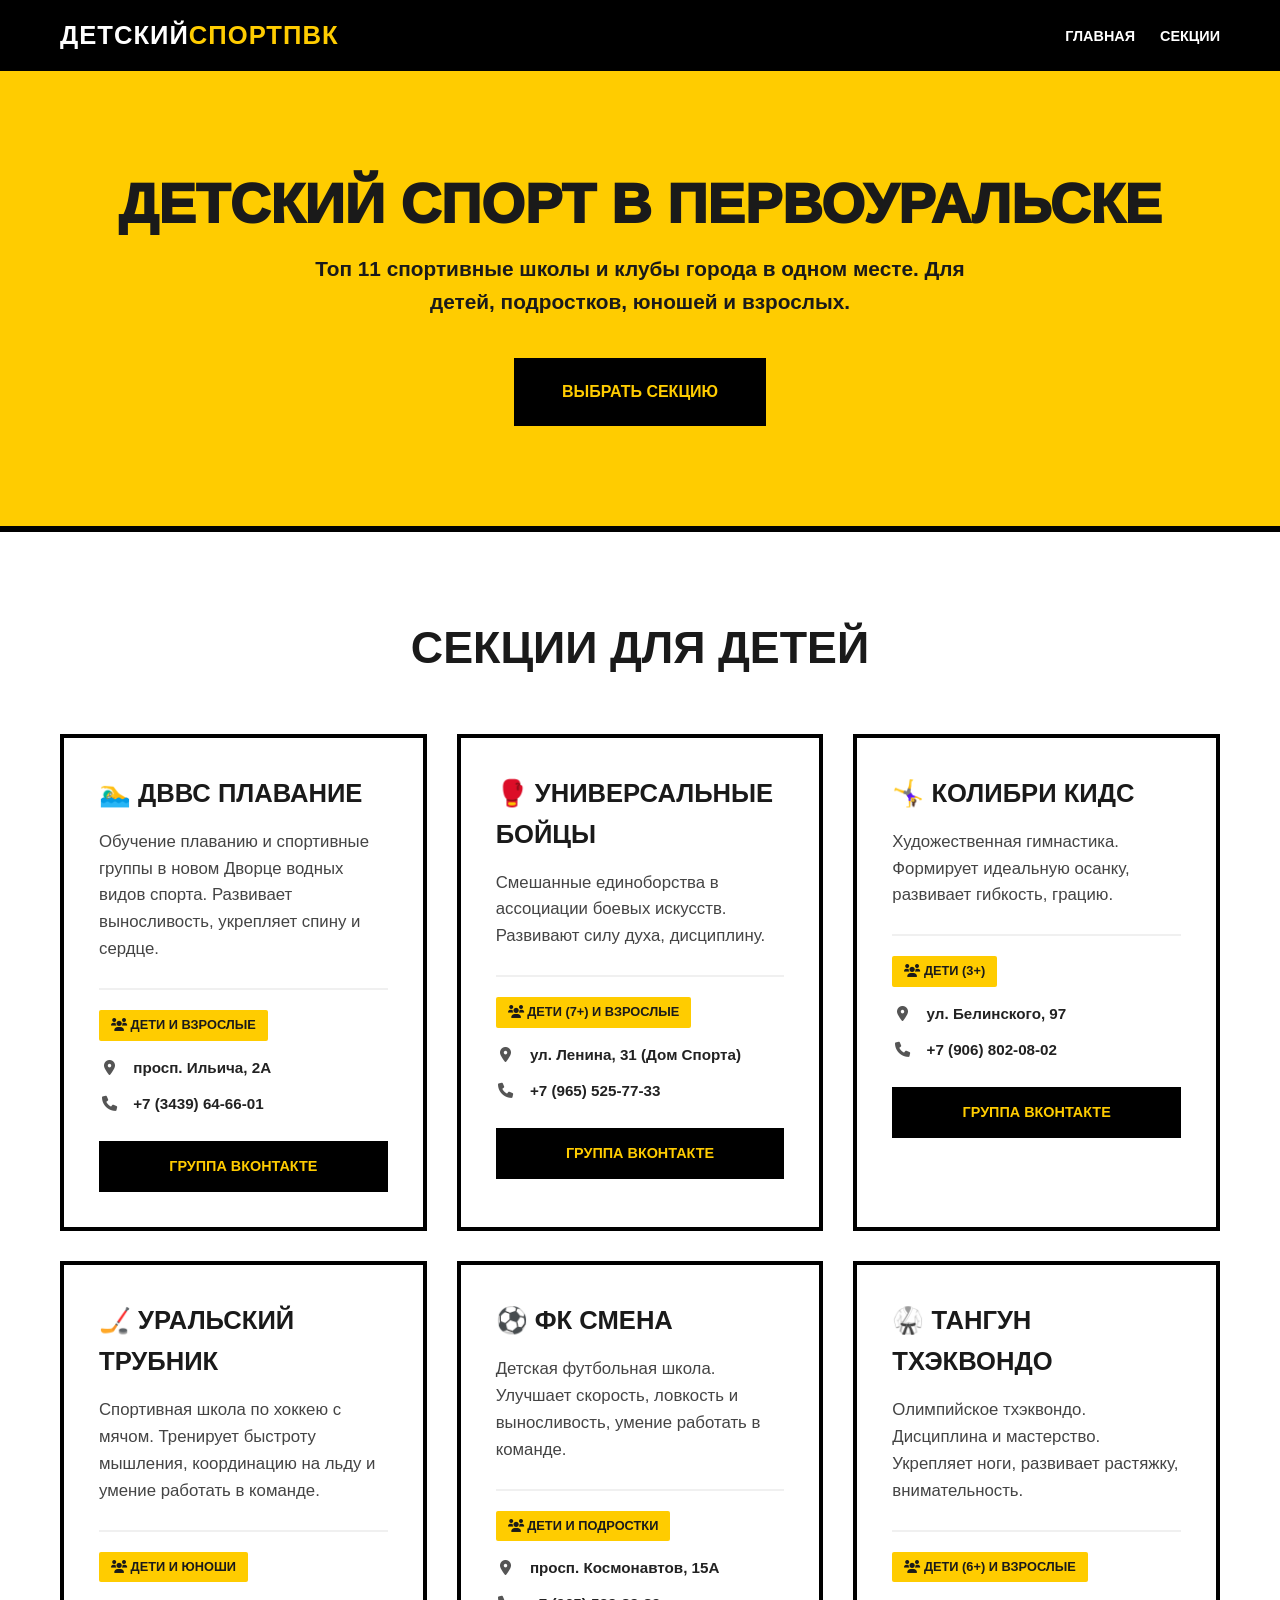
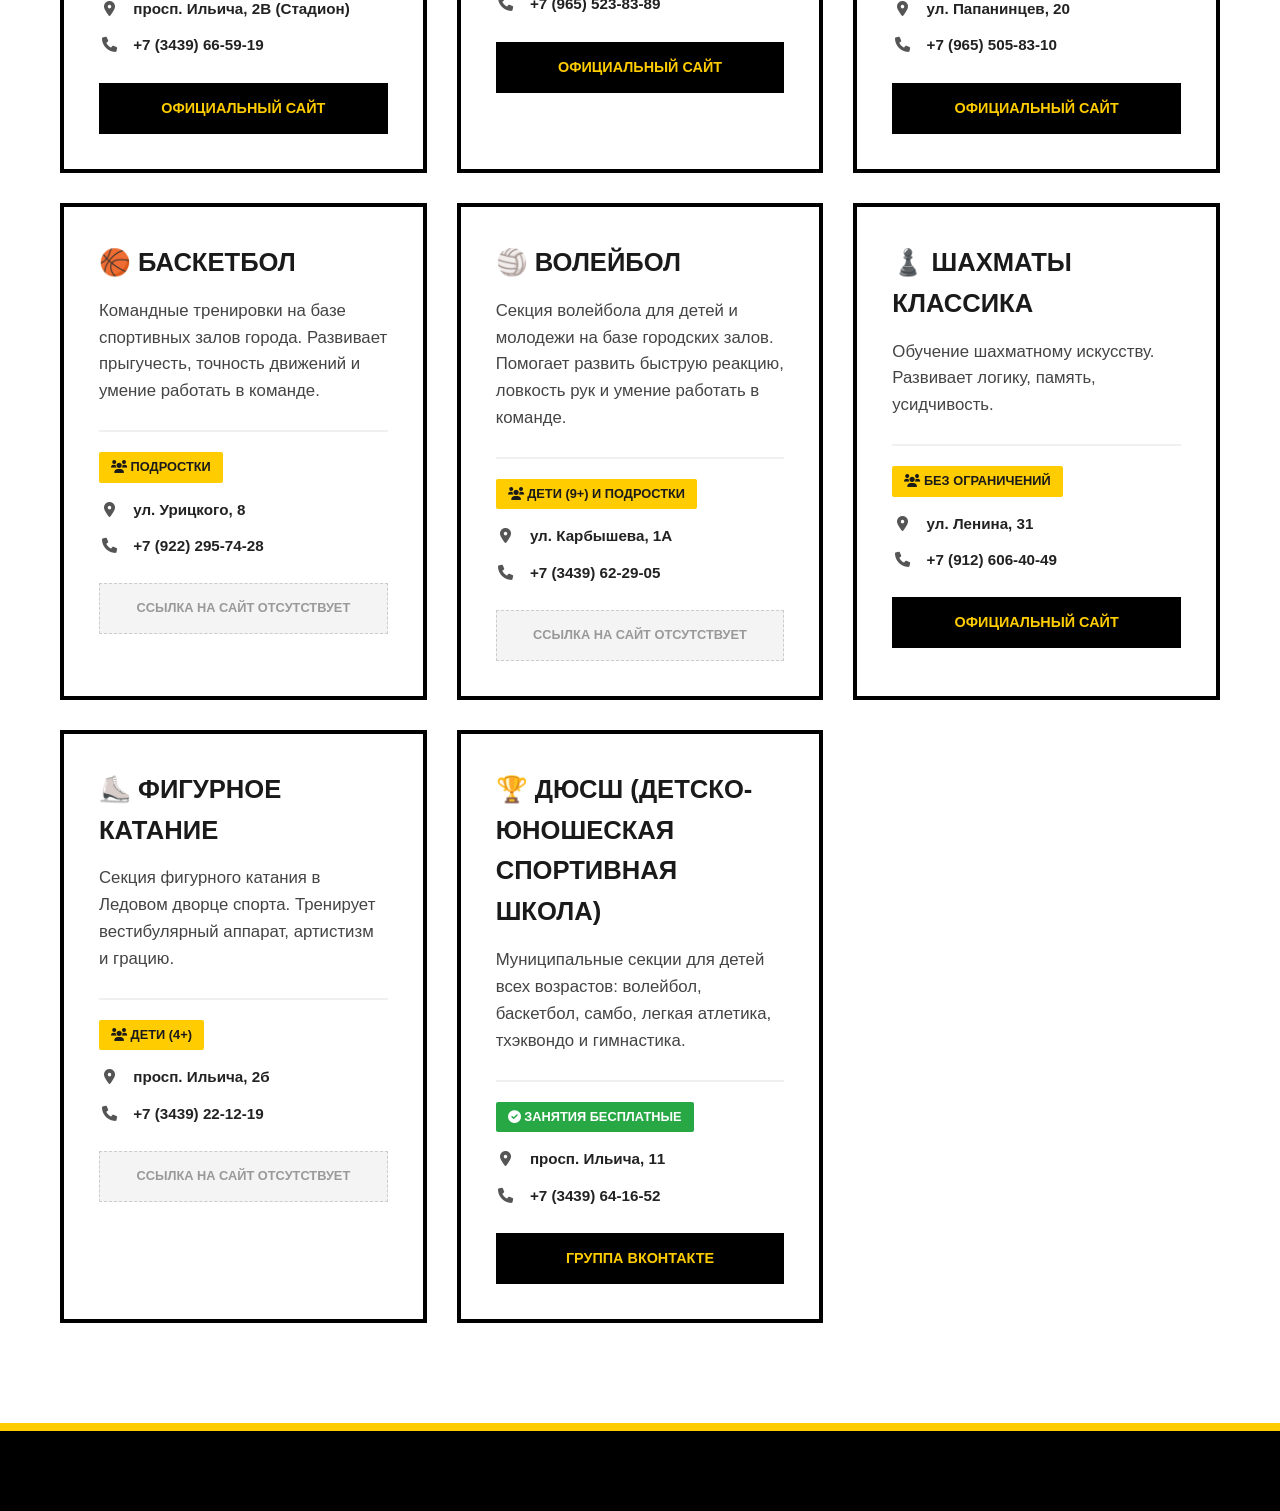
==== index.html @ ee85577e "Rename index.html.html to index.html" ====
<!DOCTYPE html>
<html lang="ru">
<head>
    <meta charset="UTF-8">
    <meta name="viewport" content="width=device-width, initial-scale=1.0">
    <title>Детский спорт ПВК — Секции и клубы</title>
    <link rel="stylesheet" href="https://cdnjs.cloudflare.com/ajax/libs/font-awesome/6.0.0/css/all.min.css">
    <link rel="stylesheet" href="style.css">
</head>
<body>

    <header>
        <nav class="container">
            <div class="logo">Детский<span>СпортПВК</span></div>
            <ul>
                <li><a href="#home">Главная</a></li>
                <li><a href="#sections">Секции</a></li>
            </ul>
        </nav>
    </header>

    <main>
        <section id="home" class="hero">
            <div class="container">
                <h1>Детский спорт в Первоуральске</h1>
                <p>Топ 11 спортивные школы и клубы города в одном месте. Для детей, подростков, юношей и взрослых.</p>
                <a href="#sections" class="btn">Выбрать секцию</a>
            </div>
        </section>

        <section id="sections" class="container">
            <h2 class="section-title">Секции для детей</h2>
            
            <div class="grid-container">

                <div class="section-card">
                    <div class="card-content">
                        <h3>🏊‍♂️ ДВВС плавание</h3>
                        <p>Обучение плаванию и спортивные группы в новом Дворце водных видов спорта. Развивает выносливость, укрепляет спину и сердце.</p>
                        <div class="card-meta">
                            <span class="group"><i class="fas fa-users"></i> Дети и Взрослые</span>
                            <span class="address"><i class="fas fa-map-marker-alt"></i> просп. Ильича, 2А</span>
                            <span class="phone"><i class="fas fa-phone"></i> +7 (3439) 64-66-01</span>
                        </div>
                        <a href="https://vk.com/dvvs66" target="_blank" class="site-link">Группа ВКонтакте</a>
                    </div>
                </div>

                <div class="section-card">
                    <div class="card-content">
                        <h3>🥊 Универсальные бойцы</h3>
                        <p>Смешанные единоборства в ассоциации боевых искусств. Развивают силу духа, дисциплину.</p>
                        <div class="card-meta">
                            <span class="group"><i class="fas fa-users"></i> Дети (7+) и Взрослые</span>
                            <span class="address"><i class="fas fa-map-marker-alt"></i> ул. Ленина, 31 (Дом Спорта)</span>
                            <span class="phone"><i class="fas fa-phone"></i> +7 (965) 525-77-33</span>
                        </div>
                        <a href="https://vk.com/uniboets" target="_blank" class="site-link">Группа ВКонтакте</a>
                    </div>
                </div>

                <div class="section-card">
                    <div class="card-content">
                        <h3>🤸‍♀️ Колибри Кидс</h3>
                        <p>Художественная гимнастика. Формирует идеальную осанку, развивает гибкость, грацию.</p>
                        <div class="card-meta">
                            <span class="group"><i class="fas fa-users"></i> Дети (3+)</span>
                            <span class="address"><i class="fas fa-map-marker-alt"></i> ул. Белинского, 97</span>
                            <span class="phone"><i class="fas fa-phone"></i> +7 (906) 802-08-02</span>
                        </div>
                        <a href="https://vk.com/colibri_kids_gym" target="_blank" class="site-link">Группа ВКонтакте</a>
                    </div>
                </div>

                <div class="section-card">
                    <div class="card-content">
                        <h3>🏒 Уральский Трубник</h3>
                        <p>Спортивная школа по хоккею с мячом. Тренирует быстроту мышления, координацию на льду и умение работать в команде.</p>
                        <div class="card-meta">
<span class="group"><i class="fas fa-users"></i> Дети и Юноши</span>
                            <span class="address"><i class="fas fa-map-marker-alt"></i> просп. Ильича, 2В (Стадион)</span>
                            <span class="phone"><i class="fas fa-phone"></i> +7 (3439) 66-59-19</span>
                        </div>
                        <a href="https://ska-trubnik.info/school_recruiting" target="_blank" class="site-link">Официальный сайт</a>
                    </div>
                </div>

                <div class="section-card">
                    <div class="card-content">
                        <h3>⚽ ФК Смена</h3>
                        <p>Детская футбольная школа. Улучшает скорость, ловкость и выносливость, умение работать в команде.</p>
                        <div class="card-meta">
                            <span class="group"><i class="fas fa-users"></i> Дети и Подростки</span>
                            <span class="address"><i class="fas fa-map-marker-alt"></i> просп. Космонавтов, 15А</span>
                            <span class="phone"><i class="fas fa-phone"></i> +7 (965) 523-83-89</span>
                        </div>
                        <a href="https://fsh-smena.ru/" target="_blank" class="site-link">Официальный сайт</a>
                    </div>
                </div>

                <div class="section-card">
                    <div class="card-content">
                        <h3>🥋 Тангун Тхэквондо</h3>
                        <p>Олимпийское тхэквондо. Дисциплина и мастерство. Укрепляет ноги, развивает растяжку, внимательность.</p>
                        <div class="card-meta">
                            <span class="group"><i class="fas fa-users"></i> Дети (6+) и Взрослые</span>
                            <span class="address"><i class="fas fa-map-marker-alt"></i> ул. Папанинцев, 20</span>
                            <span class="phone"><i class="fas fa-phone"></i> +7 (965) 505-83-10</span>
                        </div>
                        <a href="http://tangun.pervouralsk.ru" target="_blank" class="site-link">Официальный сайт</a>
                    </div>
                </div>

                <div class="section-card">
                    <div class="card-content">
                        <h3>🏀 Баскетбол</h3>
                        <p>Командные тренировки на базе спортивных залов города. Развивает прыгучесть, точность движений и умение работать в команде.</p>
                        <div class="card-meta">
                            <span class="group"><i class="fas fa-users"></i> Подростки</span>
                            <span class="address"><i class="fas fa-map-marker-alt"></i> ул. Урицкого, 8</span>
                            <span class="phone"><i class="fas fa-phone"></i> +7 (922) 295-74-28</span>
                        </div>
                        <span class="no-link">Ссылка на сайт отсутствует</span>
                    </div>
                </div>

                <div class="section-card">
                    <div class="card-content">
                        <h3>🏐 Волейбол</h3>
                        <p>Секция волейбола для детей и молодежи на базе городских залов. Помогает развить быструю реакцию, ловкость рук и умение работать в команде.</p>
                        <div class="card-meta">
                            <span class="group"><i class="fas fa-users"></i> Дети (9+) и Подростки</span>
                            <span class="address"><i class="fas fa-map-marker-alt"></i> ул. Карбышева, 1А</span>
                            <span class="phone"><i class="fas fa-phone"></i> +7 (3439) 62-29-05</span>
                        </div>
                        <span class="no-link">Ссылка на сайт отсутствует</span>
                    </div>
                </div>

                <div class="section-card">
                    <div class="card-content">
                        <h3>♟️ Шахматы Классика</h3>
                        <p>Обучение шахматному искусству. Развивает логику, память, усидчивость.</p>
<div class="card-meta">
                            <span class="group"><i class="fas fa-users"></i> Без ограничений</span>
                            <span class="address"><i class="fas fa-map-marker-alt"></i> ул. Ленина, 31</span>
                            <span class="phone"><i class="fas fa-phone"></i> +7 (912) 606-40-49</span>
                        </div>
                        <a href="https://shk-classika.ru/" target="_blank" class="site-link">Официальный сайт</a>
                    </div>
                </div>

                <div class="section-card">
                    <div class="card-content">
                        <h3>⛸️ Фигурное катание</h3>
                        <p>Секция фигурного катания в Ледовом дворце спорта. Тренирует вестибулярный аппарат, артистизм и грацию.</p>
                        <div class="card-meta">
                            <span class="group"><i class="fas fa-users"></i> Дети (4+)</span>
                            <span class="address"><i class="fas fa-map-marker-alt"></i> просп. Ильича, 2б</span>
                            <span class="phone"><i class="fas fa-phone"></i> +7 (3439) 22-12-19</span>
                        </div>
                        <span class="no-link">Ссылка на сайт отсутствует</span>
                    </div>
                </div>

                <div class="section-card">
                    <div class="card-content">
                        <h3>🏆 ДЮСШ (детско-юношеская спортивная школа)</h3>
                        <p>Муниципальные секции для детей всех возрастов: волейбол, баскетбол, самбо, легкая атлетика, тхэквондо и гимнастика.</p>
                        <div class="card-meta">
                            <span class="group" style="background-color: #28a745; color: white;"><i class="fas fa-check-circle"></i> Занятия бесплатные</span>
                            <span class="address"><i class="fas fa-map-marker-alt"></i> просп. Ильича, 11</span>
                            <span class="phone"><i class="fas fa-phone"></i> +7 (3439) 64-16-52</span>
                        </div>
                        <a href="https://vk.com/club193832653" target="_blank" class="site-link">Группа ВКонтакте</a>
                    </div>
                </div>

            </div>
        </section>
    </main>

    <footer>
        <div class="container">
            </div>
    </footer>

</body>
</html>
---- style.css ----
/* Основные переменные и настройки */
:root {
    --bg-color: #ffffff;
    --text-color: #1a1a1a;
    --primary-color: #ffcc00; /* Фирменный желтый */
    --secondary-bg: #000000;
    --secondary-text: #ffffff;
    --card-bg: #ffffff;
    --card-border: #000000;
    --success-color: #28a745; /* Зеленый для бесплатных занятий */
    --transition: all 0.3s cubic-bezier(0.25, 0.8, 0.25, 1);
}

* {
    box-sizing: border-box;
    margin: 0;
    padding: 0;
}

html {
    scroll-behavior: smooth;
}

body {
    font-family: 'Segoe UI', Tahoma, Geneva, Verdana, sans-serif;
    line-height: 1.6;
    color: var(--text-color);
    background-color: var(--bg-color);
}

.container {
    max-width: 1200px;
    margin: 0 auto;
    padding: 0 20px;
}

/* --- ШАПКА (HEADER) --- */
header {
    background-color: var(--secondary-bg);
    color: var(--secondary-text);
    padding: 15px 0;
    position: sticky;
    top: 0;
    z-index: 1000;
    border-bottom: 5px solid var(--primary-color);
}

nav {
    display: flex;
    justify-content: space-between;
    align-items: center;
}

.logo {
    font-size: 1.6rem;
    font-weight: 900;
    text-transform: uppercase;
    letter-spacing: 1px;
}

.logo span {
    color: var(--primary-color);
}

nav ul {
    list-style: none;
    display: flex;
    gap: 25px;
}

nav ul li a {
    color: var(--secondary-text);
    text-decoration: none;
    font-weight: 700;
    text-transform: uppercase;
    font-size: 0.9rem;
    transition: var(--transition);
}

nav ul li a:hover {
    color: var(--primary-color);
}

/* --- ГЛАВНЫЙ ЭКРАН (HERO) --- */
.hero {
    text-align: center;
    padding: 100px 0;
    background-color: var(--primary-color);
    border-bottom: 6px solid #000;
}

.hero h1 {
    font-size: 3.5rem;
    font-weight: 950;
    text-transform: uppercase;
    margin-bottom: 20px;
    line-height: 1;
}

.hero p {
    font-size: 1.3rem;
    max-width: 700px;
    margin: 0 auto 40px;
    font-weight: 600;
}

.btn {
    display: inline-block;
    padding: 18px 45px;
    background-color: #000;
    color: var(--primary-color);
    text-decoration: none;
    font-weight: 800;
    text-transform: uppercase;
    border: 3px solid #000;
    transition: var(--transition);
    cursor: pointer;
}

.btn:hover {
    background-color: #fff;
    color: #000;
    transform: translateY(-3px);
}

/* --- ЗАГОЛОВОК СЕКЦИИ --- */
.section-title {
    text-align: center;
    font-size: 2.8rem;
    font-weight: 900;
    text-transform: uppercase;
    margin: 80px 0 50px;
    position: relative;
}

/* --- СЕТКА КАРТОЧЕК --- */
.grid-container {
    display: grid;
    grid-template-columns: repeat(auto-fit, minmax(340px, 1fr));
    gap: 30px;
    margin-bottom: 100px;
}

/* --- КАРТОЧКА (CARD) --- */
.section-card {
    background-color: var(--card-bg);
    border: 4px solid var(--card-border);
    padding: 35px;
    display: flex;
    flex-direction: column;
    justify-content: space-between;
    transition: var(--transition);
}

.section-card:hover {
    transform: translate(-10px, -10px);
    box-shadow: 14px 14px 0px var(--primary-color);
}

.section-card h3 {
    font-size: 1.6rem;
    margin-bottom: 15px;
    text-transform: uppercase;
    font-weight: 900;
    display: flex;
    align-items: center;
    gap: 10px;
}

.section-card p {
    font-size: 1.05rem;
    margin-bottom: 25px;
    color: #444;
}

/* МЕТА-ДАННЫЕ (АДРЕС, ТЕЛЕФОН) */
.card-meta {
    margin-top: auto;
    padding-top: 20px;
    border-top: 2px solid #f0f0f0;
    margin-bottom: 25px;
}

.group {
    display: inline-block;
    font-size: 0.8rem;
    font-weight: 800;
    background-color: var(--primary-color);
    padding: 5px 12px;
    margin-bottom: 15px;
    text-transform: uppercase;
    border-radius: 2px;
}

.address, .phone {
    display: block;
    font-size: 0.95rem;
    font-weight: 700;
    margin-bottom: 12px;
    color: #222;
}

.address i, .phone i {
    margin-right: 10px;
    color: #555;
    width: 20px;
    text-align: center;
}
/* --- ССЫЛКИ И КНОПКИ В КАРТОЧКАХ --- */
.site-link {
    display: block;
    width: 100%;
    padding: 14px;
    background-color: #000;
    color: var(--primary-color);
    text-align: center;
    text-decoration: none;
    font-weight: 800;
    text-transform: uppercase;
    font-size: 0.9rem;
    transition: var(--transition);
}

.site-link:hover {
    background-color: var(--primary-color);
    color: #000;
}

.no-link {
    display: block;
    width: 100%;
    padding: 14px;
    background-color: #f4f4f4;
    color: #999;
    text-align: center;
    font-size: 0.8rem;
    font-weight: 700;
    text-transform: uppercase;
    border: 1px dashed #ccc;
}

/* --- ПОДВАЛ (FOOTER) --- */
footer {
    background-color: var(--secondary-bg);
    padding: 40px 0;
    border-top: 8px solid var(--primary-color);
}

/* --- АДАПТИВНОСТЬ --- */
@media (max-width: 768px) {
    .hero h1 {
        font-size: 2.5rem;
    }
    
    .hero {
        padding: 60px 0;
    }

    nav ul {
        display: none; /* Скрываем меню на мобильных для чистоты */
    }

    .section-title {
        font-size: 2rem;
    }

    .grid-container {
        grid-template-columns: 1fr;
    }

    .section-card:hover {
        transform: none;
        box-shadow: 8px 8px 0px var(--primary-color);
    }
}
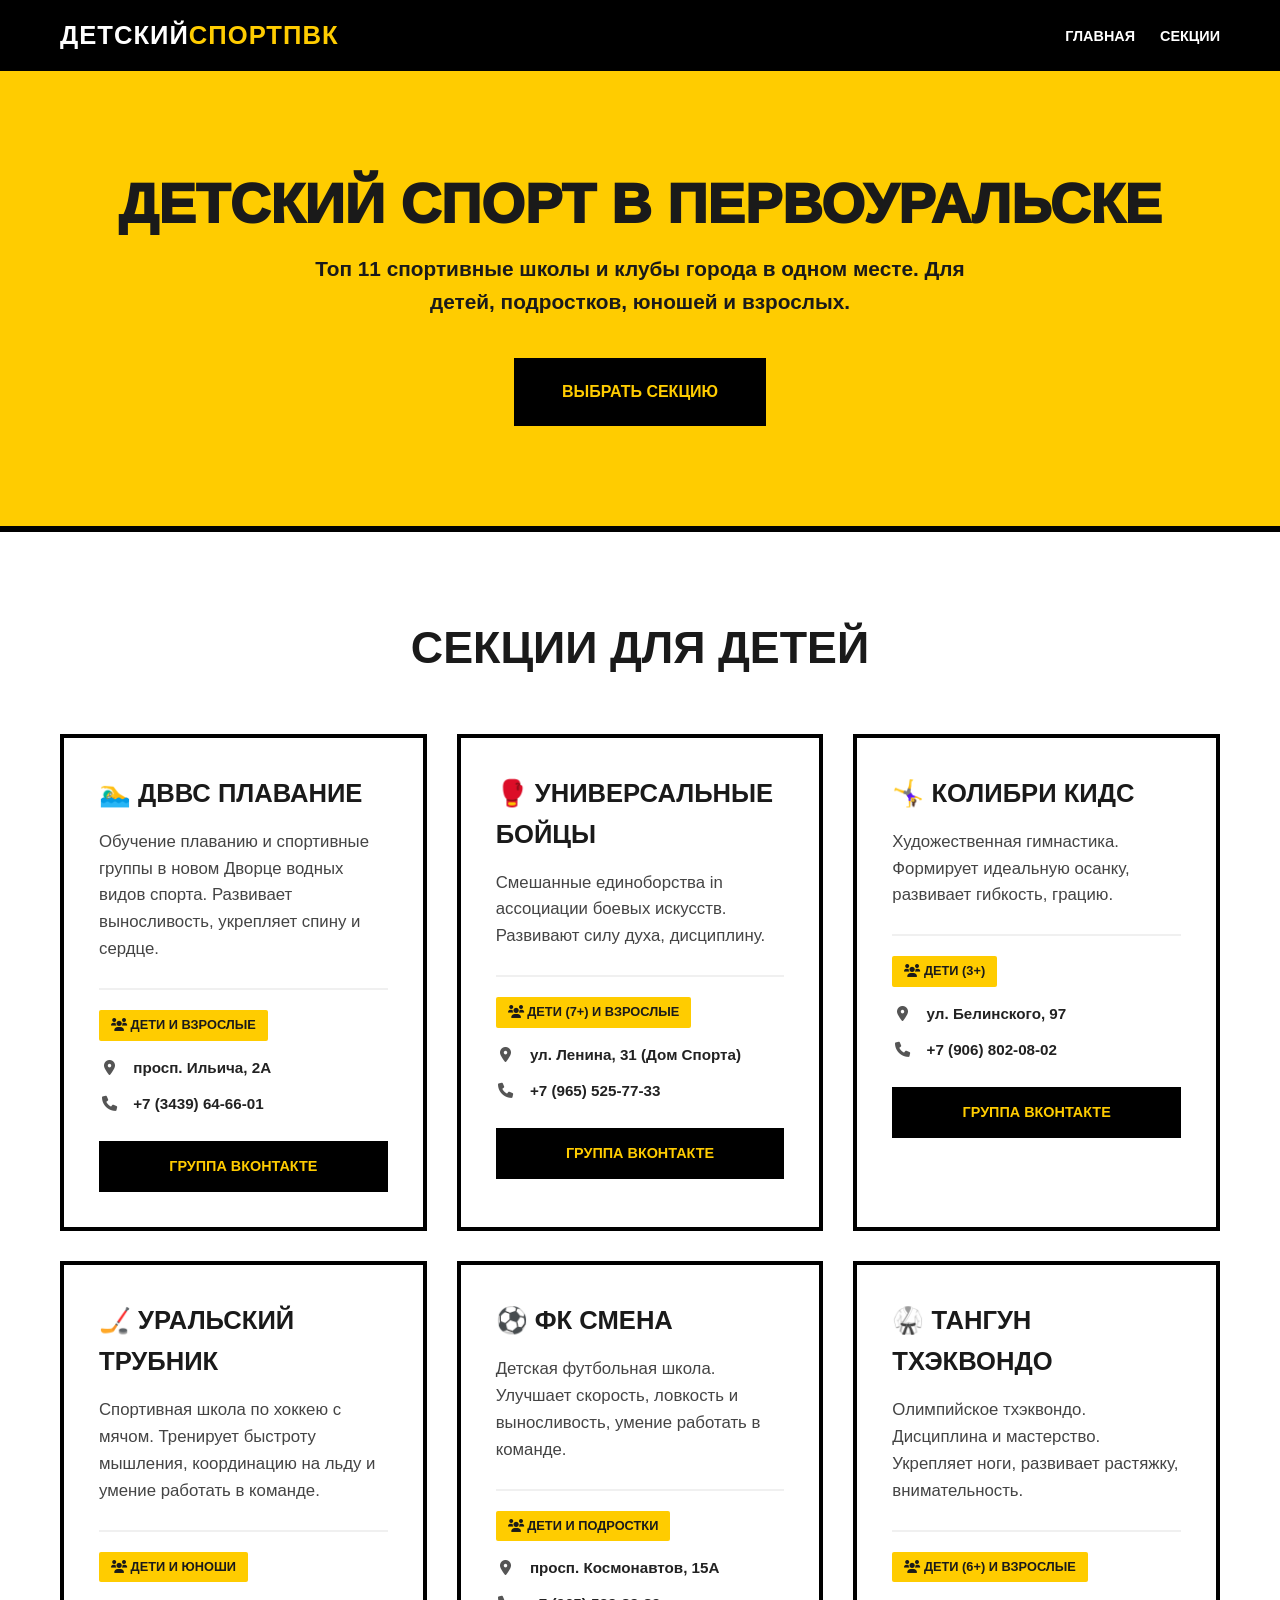
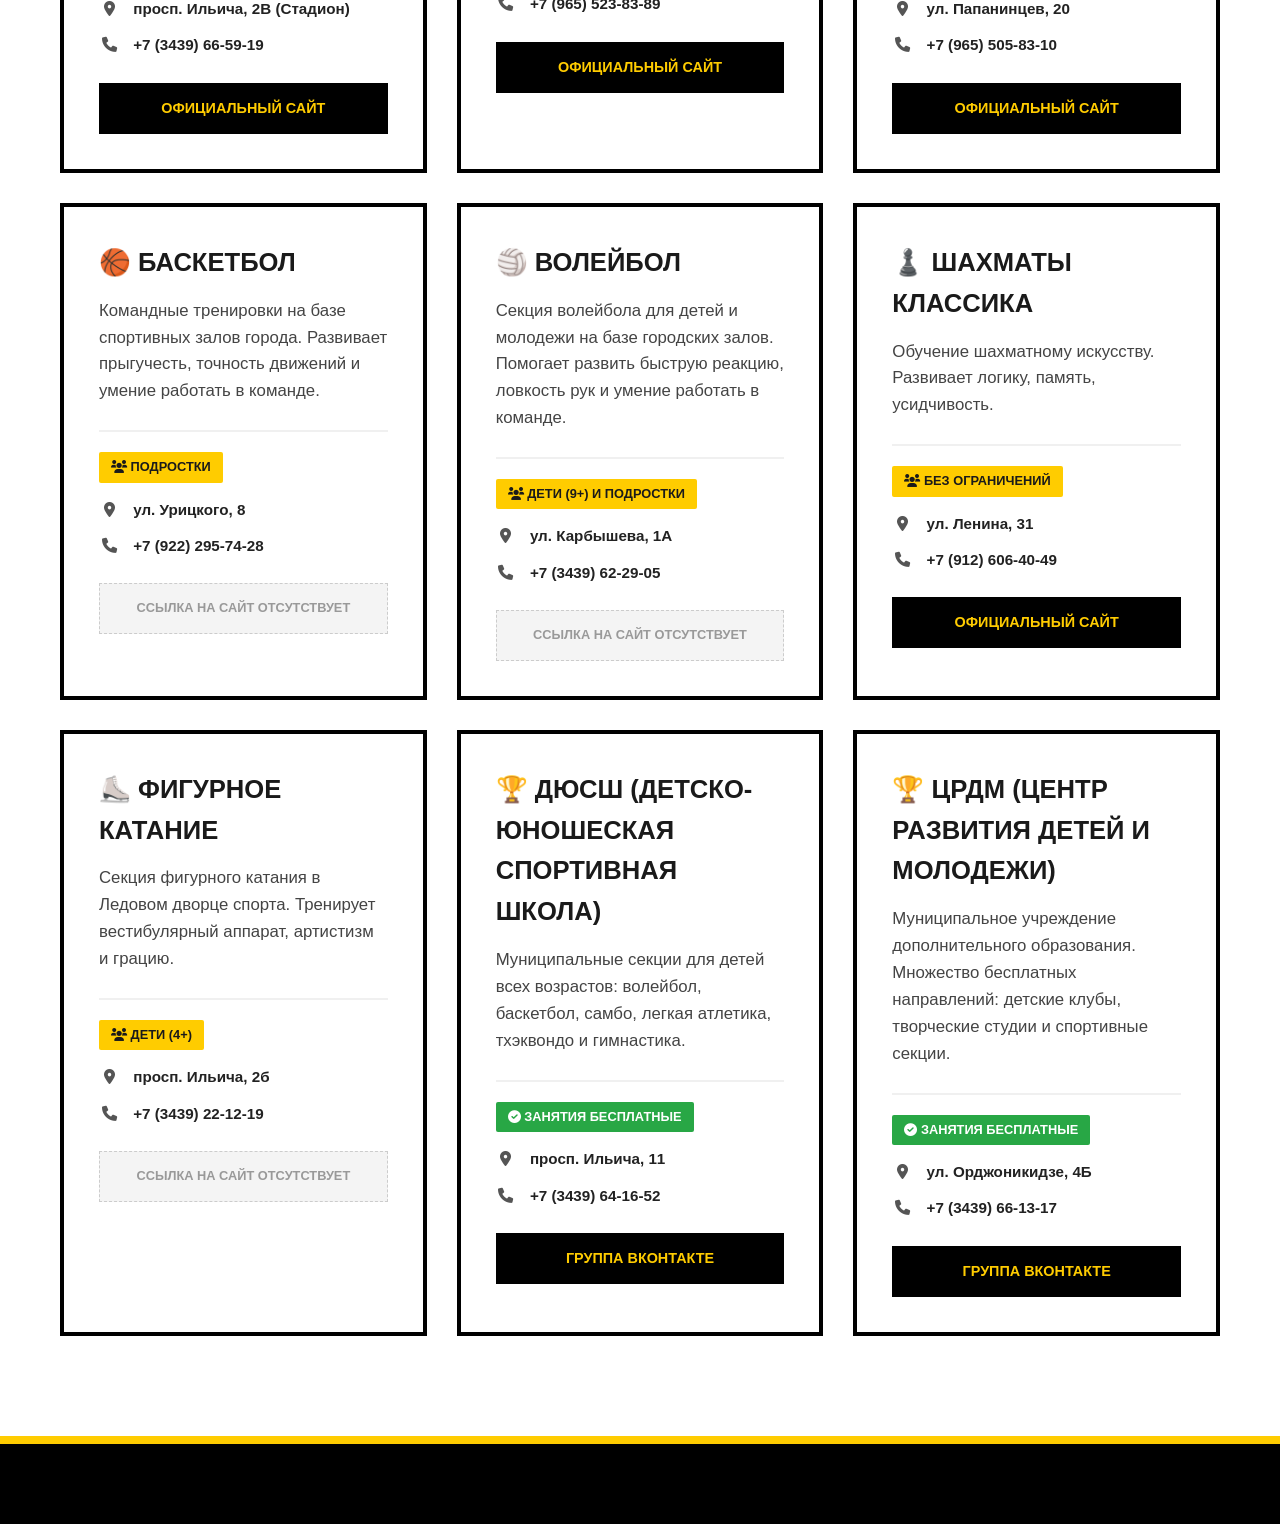
==== commit 65c985dd: "index.html" ====
--- a/index.html
+++ b/index.html
@@ -49,7 +49,7 @@
                 <div class="section-card">
                     <div class="card-content">
                         <h3>🥊 Универсальные бойцы</h3>
-                        <p>Смешанные единоборства в ассоциации боевых искусств. Развивают силу духа, дисциплину.</p>
+                        <p>Смешанные единоборства in ассоциации боевых искусств. Развивают силу духа, дисциплину.</p>
                         <div class="card-meta">
                             <span class="group"><i class="fas fa-users"></i> Дети (7+) и Взрослые</span>
                             <span class="address"><i class="fas fa-map-marker-alt"></i> ул. Ленина, 31 (Дом Спорта)</span>
@@ -77,7 +77,7 @@
                         <h3>🏒 Уральский Трубник</h3>
                         <p>Спортивная школа по хоккею с мячом. Тренирует быстроту мышления, координацию на льду и умение работать в команде.</p>
                         <div class="card-meta">
-<span class="group"><i class="fas fa-users"></i> Дети и Юноши</span>
+                            <span class="group"><i class="fas fa-users"></i> Дети и Юноши</span>
                             <span class="address"><i class="fas fa-map-marker-alt"></i> просп. Ильича, 2В (Стадион)</span>
                             <span class="phone"><i class="fas fa-phone"></i> +7 (3439) 66-59-19</span>
                         </div>
@@ -141,7 +141,7 @@
                     <div class="card-content">
                         <h3>♟️ Шахматы Классика</h3>
                         <p>Обучение шахматному искусству. Развивает логику, память, усидчивость.</p>
-<div class="card-meta">
+                        <div class="card-meta">
                             <span class="group"><i class="fas fa-users"></i> Без ограничений</span>
                             <span class="address"><i class="fas fa-map-marker-alt"></i> ул. Ленина, 31</span>
                             <span class="phone"><i class="fas fa-phone"></i> +7 (912) 606-40-49</span>
@@ -176,13 +176,26 @@
                     </div>
                 </div>
 
+                <div class="section-card">
+                    <div class="card-content">
+                        <h3>🏆 ЦРДМ (Центр развития детей и молодежи)</h3>
+                        <p>Муниципальное учреждение дополнительного образования. Множество бесплатных направлений: детские клубы, творческие студии и спортивные секции.</p>
+                        <div class="card-meta">
+                            <span class="group" style="background-color: #28a745; color: white;"><i class="fas fa-check-circle"></i> Занятия бесплатные</span>
+                            <span class="address"><i class="fas fa-map-marker-alt"></i> ул. Орджоникидзе, 4Б</span>
+                            <span class="phone"><i class="fas fa-phone"></i> +7 (3439) 66-13-17</span>
+                        </div>
+                        <a href="https://vk.com/crdm_pvk" target="_blank" class="site-link">Группа ВКонтакте</a>
+                    </div>
+                </div>
+
             </div>
         </section>
     </main>
 
     <footer>
         <div class="container">
-            </div>
+        </div>
     </footer>
 
 </body>
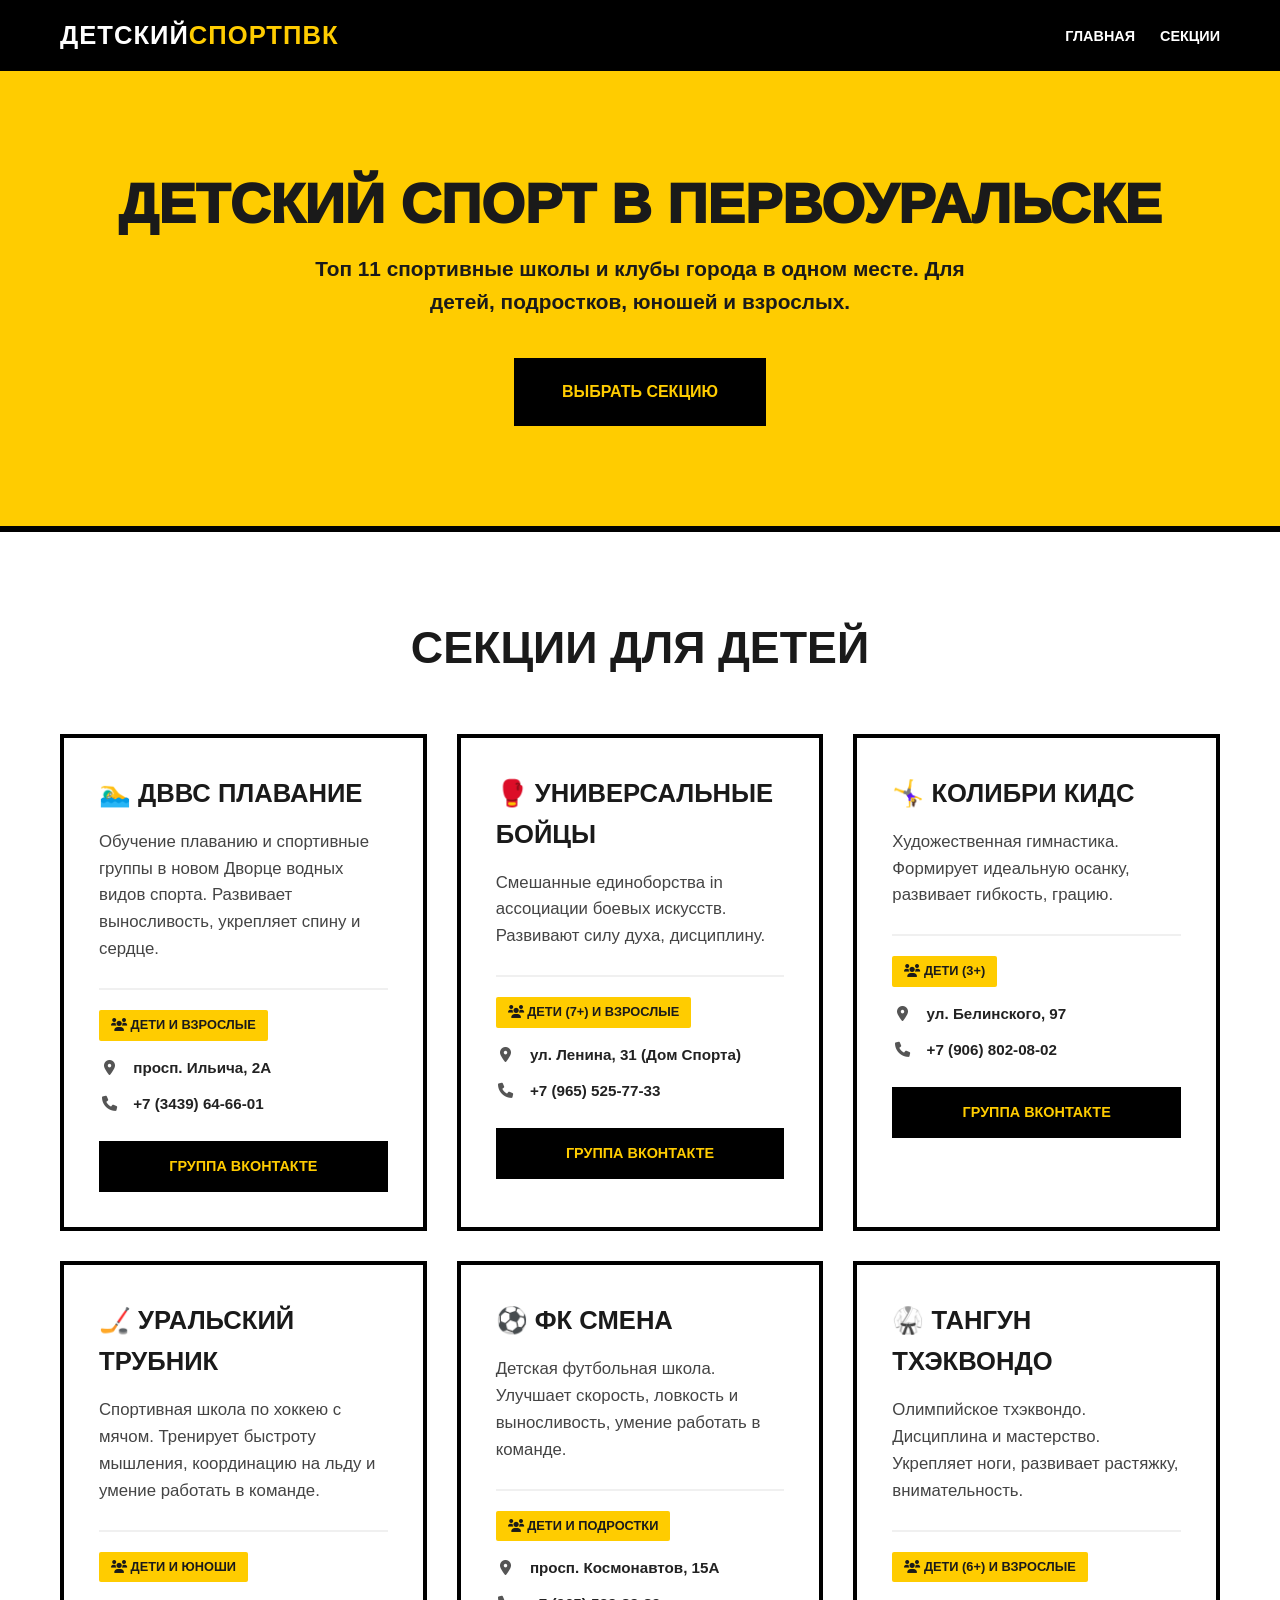
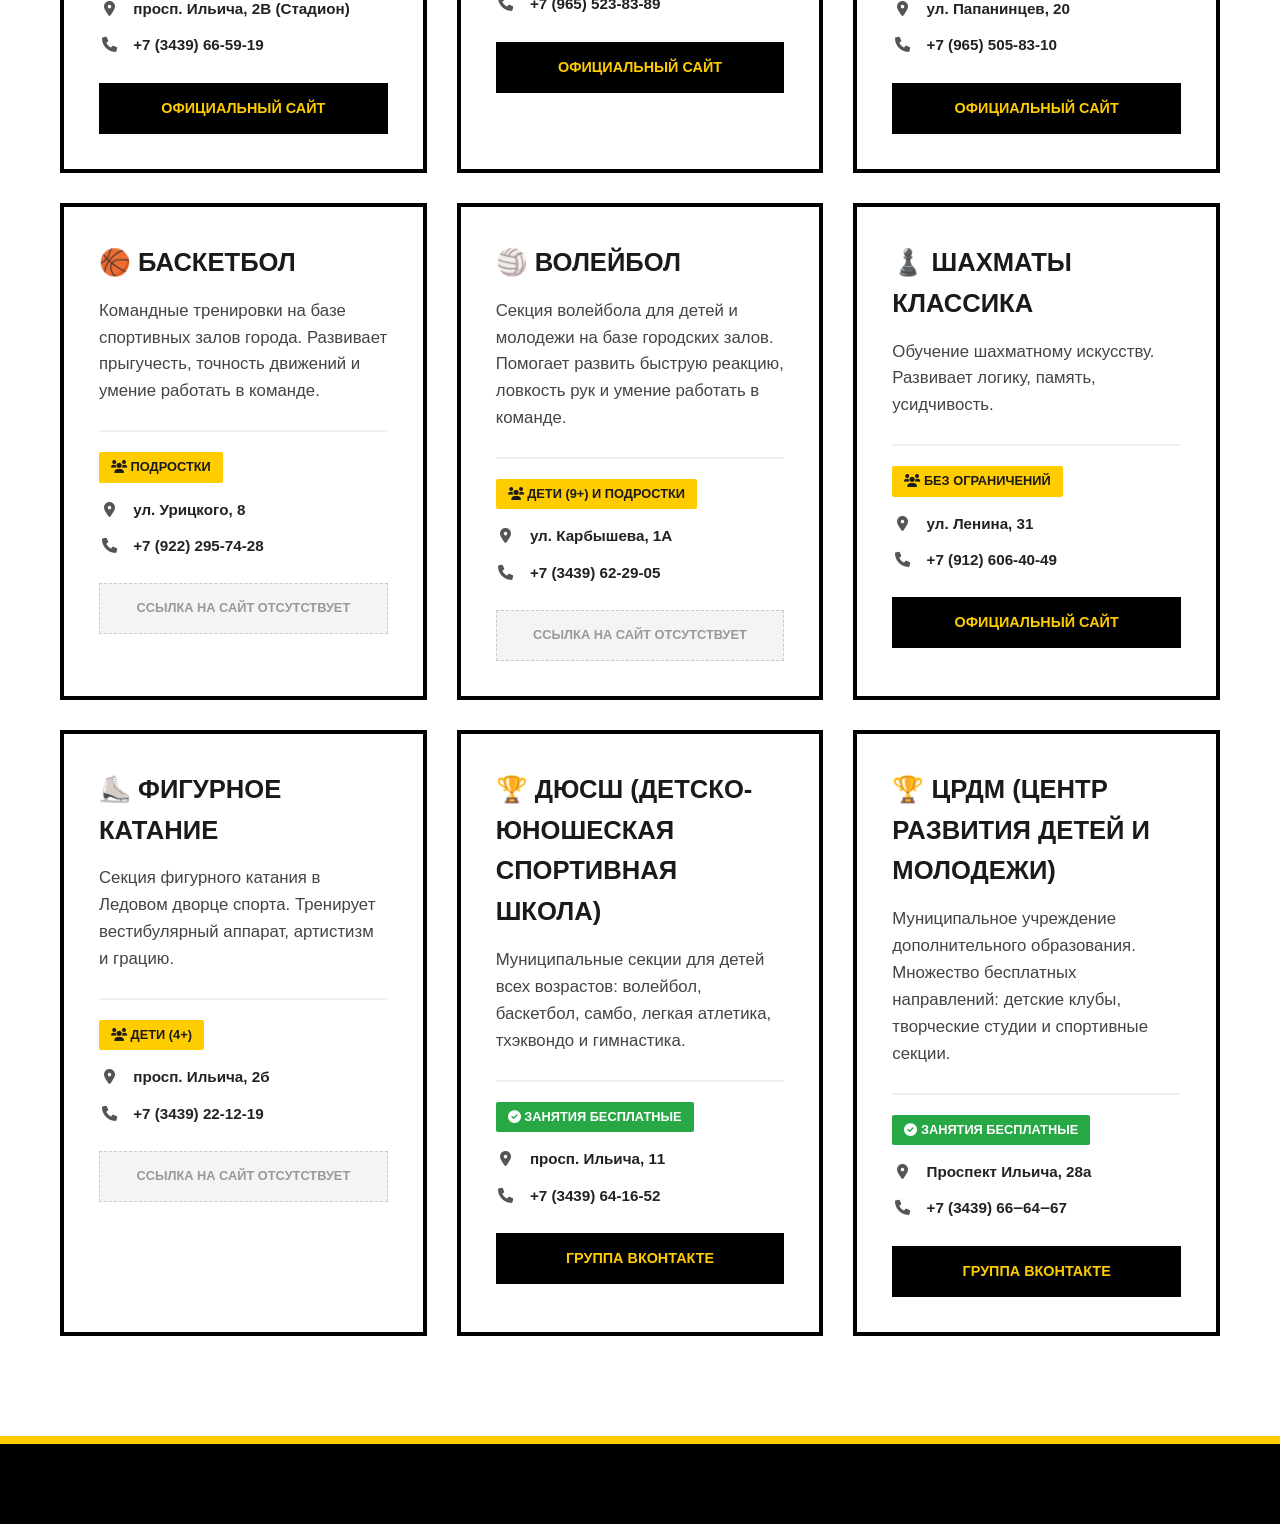
==== commit af016fc1: "index.html" ====
--- a/index.html
+++ b/index.html
@@ -182,8 +182,8 @@
                         <p>Муниципальное учреждение дополнительного образования. Множество бесплатных направлений: детские клубы, творческие студии и спортивные секции.</p>
                         <div class="card-meta">
                             <span class="group" style="background-color: #28a745; color: white;"><i class="fas fa-check-circle"></i> Занятия бесплатные</span>
-                            <span class="address"><i class="fas fa-map-marker-alt"></i> ул. Орджоникидзе, 4Б</span>
-                            <span class="phone"><i class="fas fa-phone"></i> +7 (3439) 66-13-17</span>
+                            <span class="address"><i class="fas fa-map-marker-alt"></i> Проспект Ильича, 28а</span>
+                            <span class="phone"><i class="fas fa-phone"></i> +7 (3439) 66‒64‒67</span>
                         </div>
                         <a href="https://vk.com/crdm_pvk" target="_blank" class="site-link">Группа ВКонтакте</a>
                     </div>
--- a/style.css
+++ b/style.css
@@ -206,6 +206,7 @@
     width: 20px;
     text-align: center;
 }
+
 /* --- ССЫЛКИ И КНОПКИ В КАРТОЧКАХ --- */
 .site-link {
     display: block;
@@ -272,4 +273,4 @@
         transform: none;
         box-shadow: 8px 8px 0px var(--primary-color);
     }
-}+}
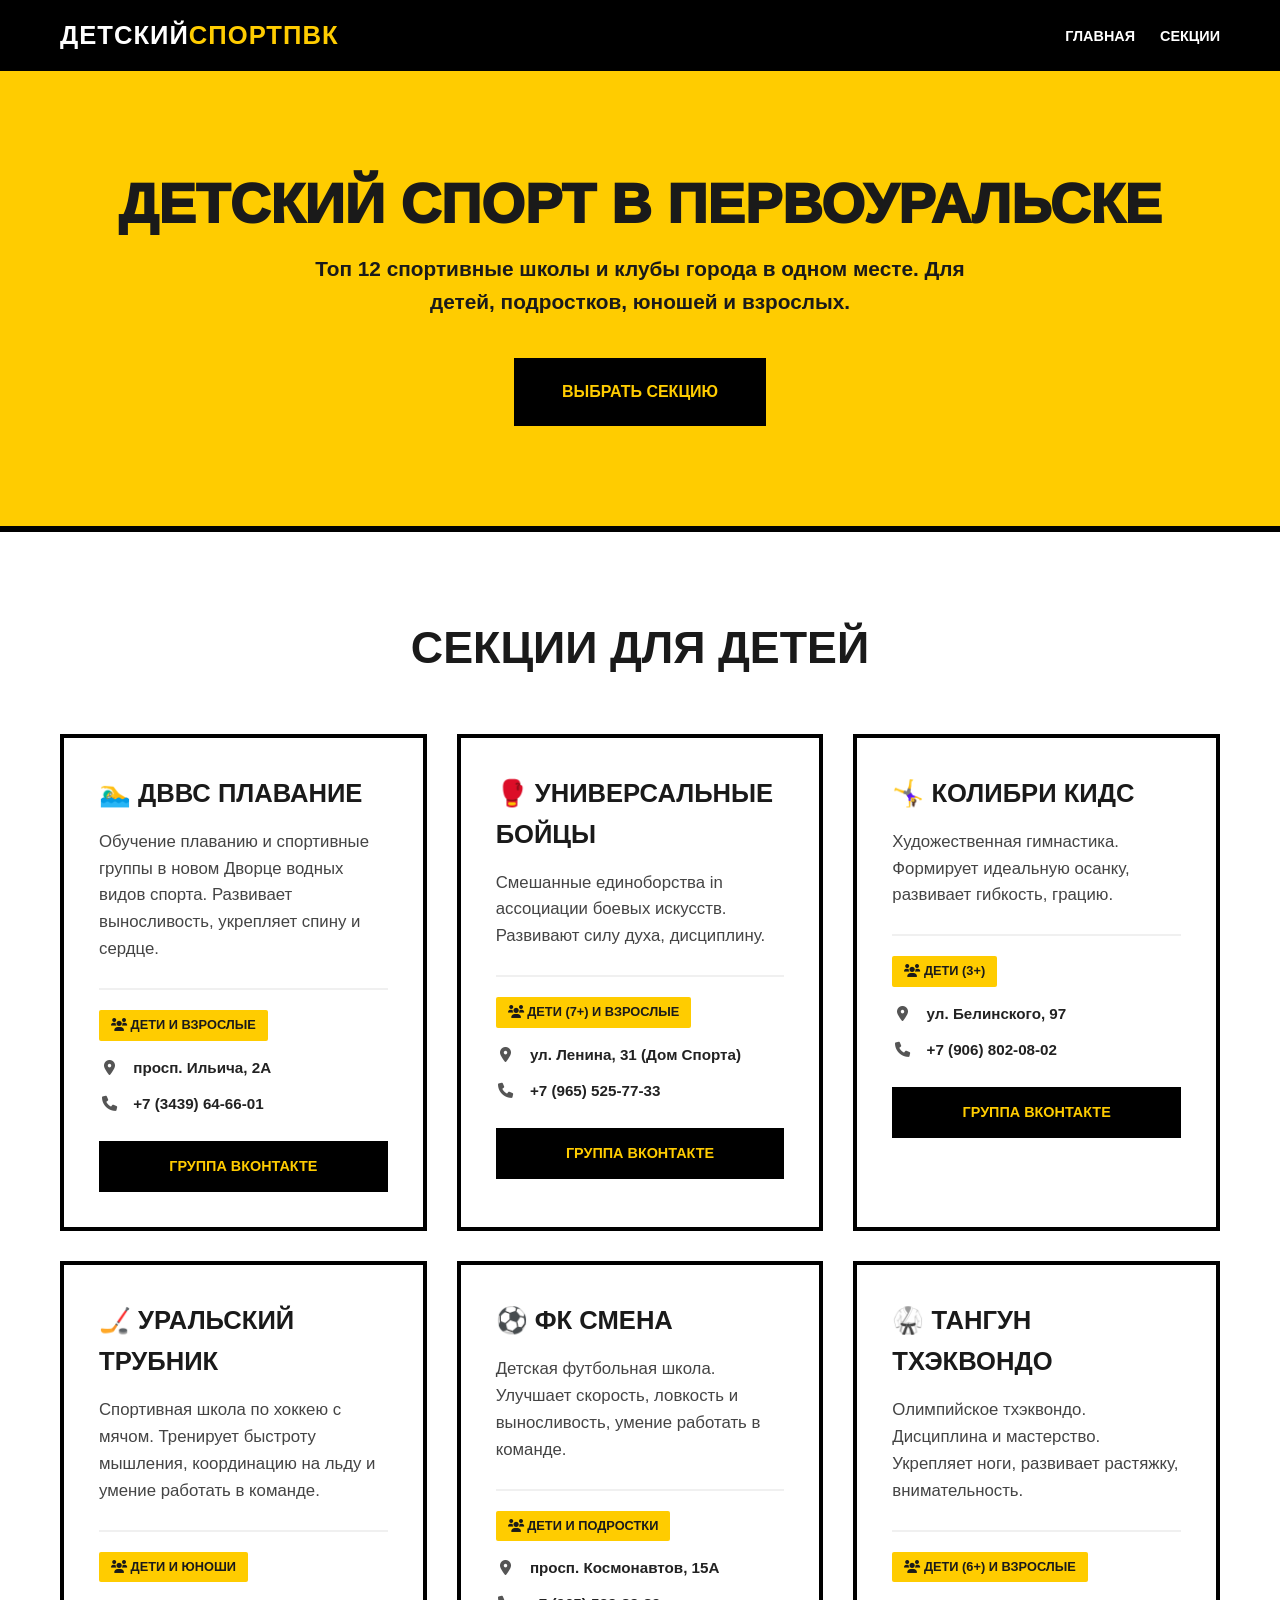
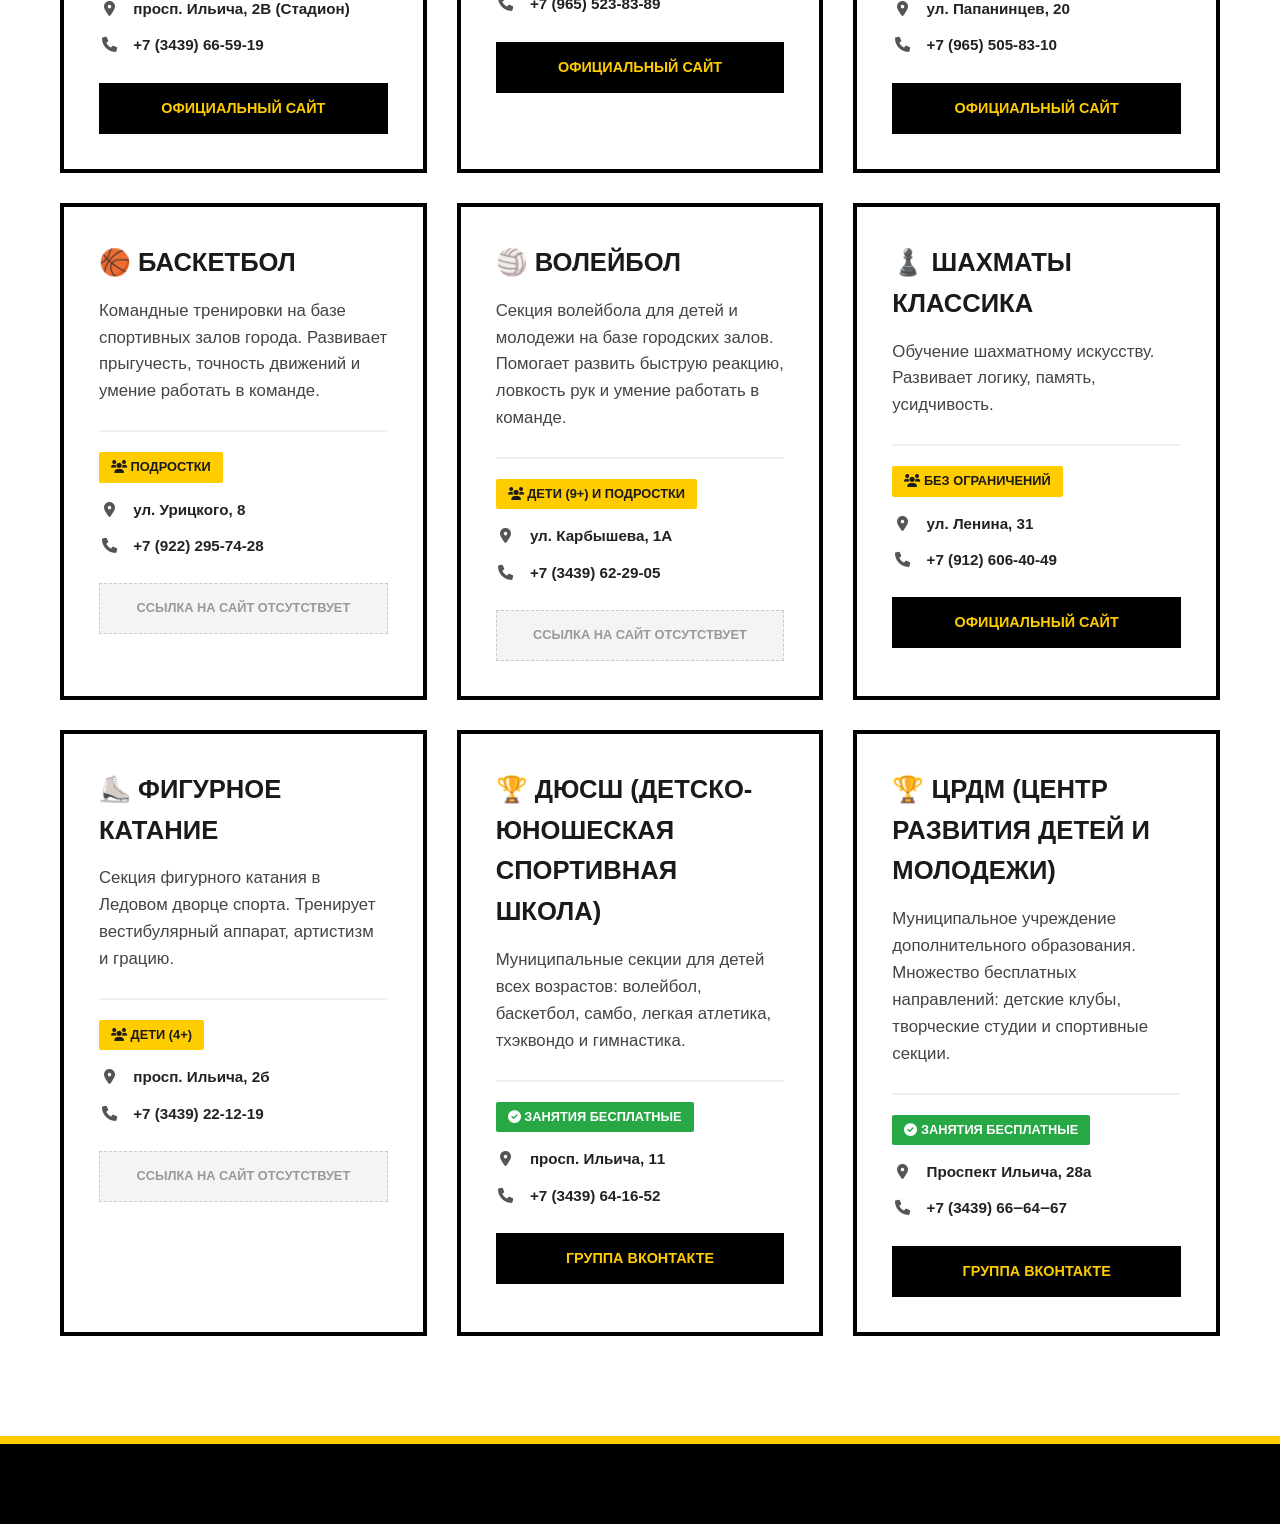
==== commit c3ae0910: "index.html" ====
--- a/index.html
+++ b/index.html
@@ -23,7 +23,7 @@
         <section id="home" class="hero">
             <div class="container">
                 <h1>Детский спорт в Первоуральске</h1>
-                <p>Топ 11 спортивные школы и клубы города в одном месте. Для детей, подростков, юношей и взрослых.</p>
+                <p>Топ 12 спортивные школы и клубы города в одном месте. Для детей, подростков, юношей и взрослых.</p>
                 <a href="#sections" class="btn">Выбрать секцию</a>
             </div>
         </section>
@@ -185,9 +185,9 @@
                             <span class="address"><i class="fas fa-map-marker-alt"></i> Проспект Ильича, 28а</span>
                             <span class="phone"><i class="fas fa-phone"></i> +7 (3439) 66‒64‒67</span>
                         </div>
-                        <a href="https://vk.com/crdm_pvk" target="_blank" class="site-link">Группа ВКонтакте</a>
-                    </div>
-                </div>
+                        <a href="https://vk.com/perv.crdm?ysclid=mp6viuew59327937384" target="_blank" class="site-link">Группа ВКонтакте</a>
+                    </div>
+                 </div>
 
             </div>
         </section>
